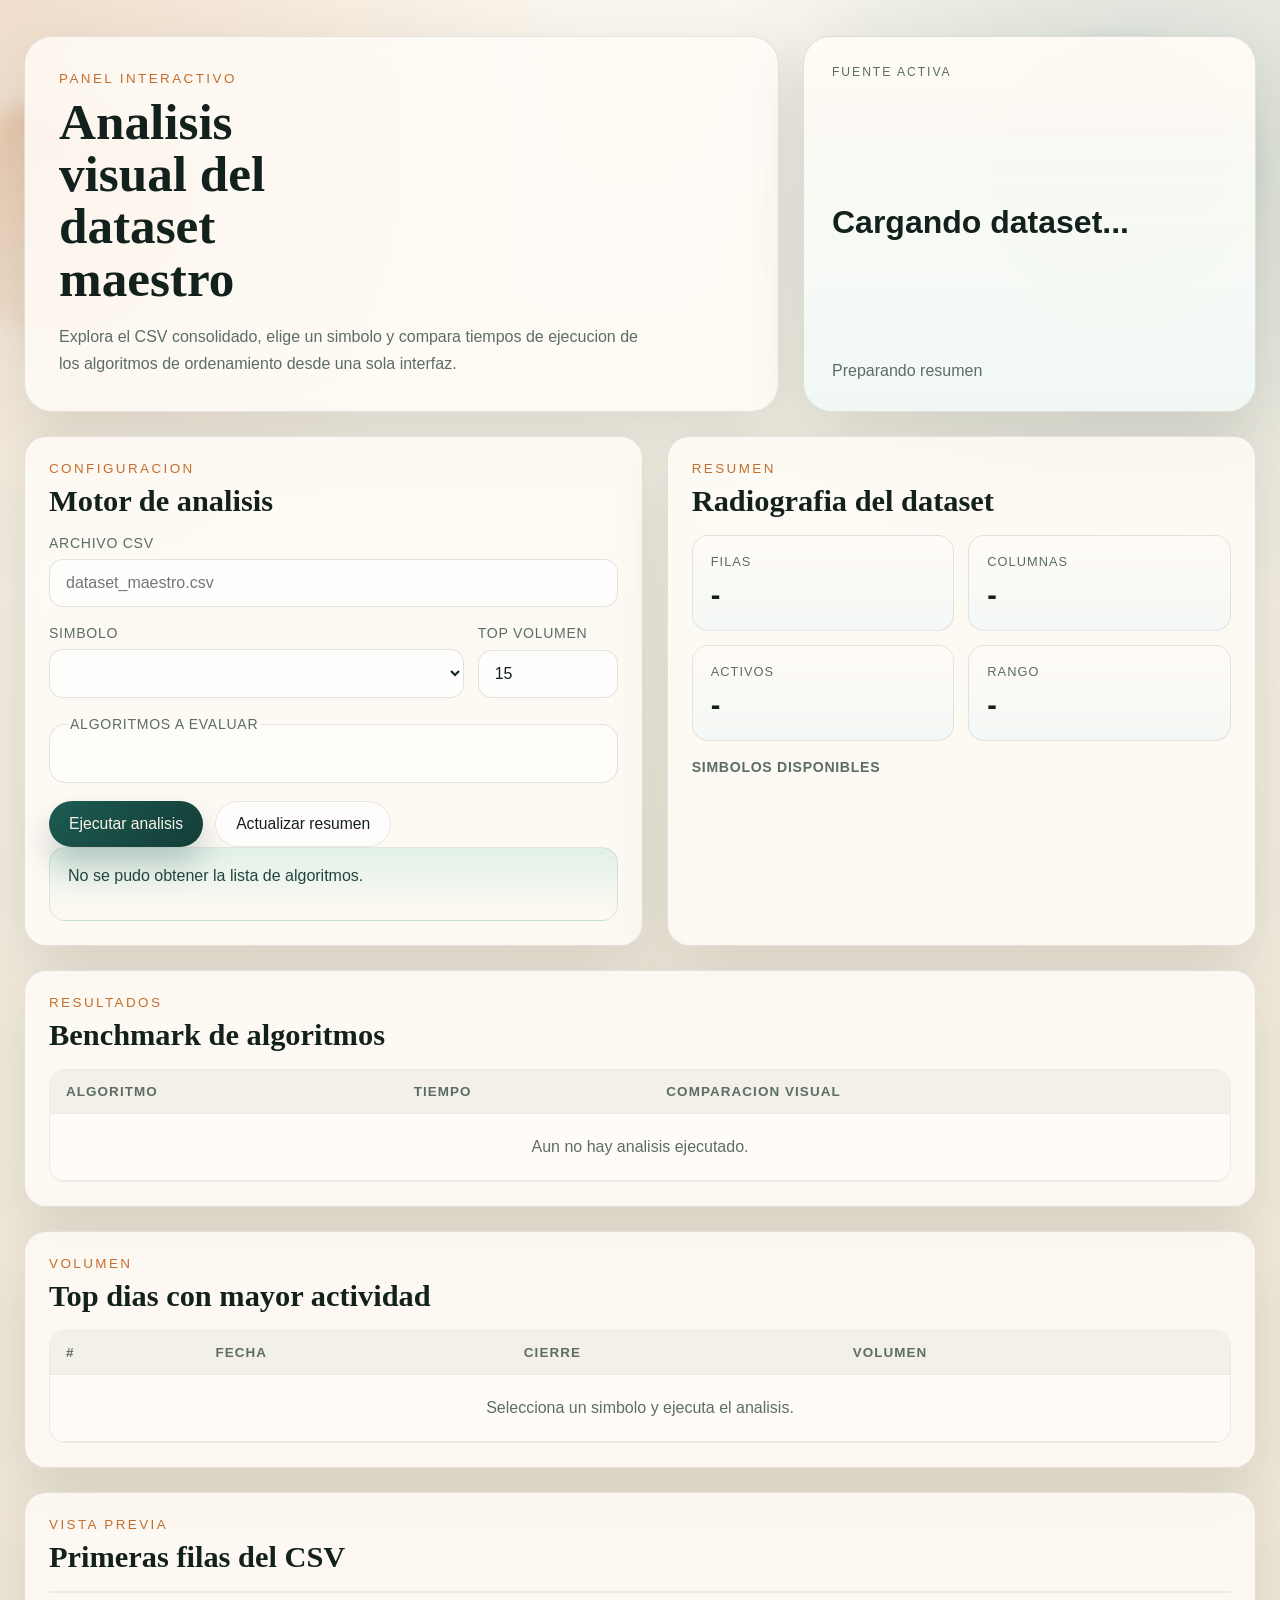
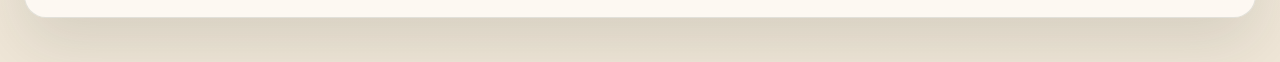
==== static/index.html @ c3ea6f89 "commit inicial, interfaz y analizador" ====
<!DOCTYPE html>
<html lang="es">
<head>
  <meta charset="UTF-8">
  <meta name="viewport" content="width=device-width, initial-scale=1.0">
  <title>Analisis Financiero y Benchmark</title>
  <link rel="stylesheet" href="/static/styles.css">
</head>
<body>
  <div class="page-shell">
    <div class="ambient ambient-left"></div>
    <div class="ambient ambient-right"></div>

    <header class="hero">
      <div class="hero-copy">
        <p class="eyebrow">Panel interactivo</p>
        <h1>Analisis visual del dataset maestro</h1>
        <p class="hero-text">
          Explora el CSV consolidado, elige un simbolo y compara tiempos de
          ejecucion de los algoritmos de ordenamiento desde una sola interfaz.
        </p>
      </div>
      <div class="hero-card">
        <p class="hero-card-label">Fuente activa</p>
        <h2 id="hero-dataset-name">Cargando dataset...</h2>
        <p id="hero-dataset-range" class="hero-card-meta">Preparando resumen</p>
      </div>
    </header>

    <main class="dashboard-grid">
      <section class="panel controls-panel">
        <div class="panel-header">
          <p class="panel-kicker">Configuracion</p>
          <h2>Motor de analisis</h2>
        </div>

        <form id="analysis-form" class="control-form">
          <label class="field">
            <span>Archivo CSV</span>
            <input id="dataset-path" name="ruta_archivo" type="text" placeholder="dataset_maestro.csv">
          </label>

          <div class="field-grid">
            <label class="field">
              <span>Simbolo</span>
              <select id="symbol-select" name="simbolo"></select>
            </label>

            <label class="field">
              <span>Top volumen</span>
              <input id="top-n" name="top_n" type="number" min="1" max="50" value="15">
            </label>
          </div>

          <fieldset class="algorithm-picker">
            <legend>Algoritmos a evaluar</legend>
            <div id="algorithm-list" class="algorithm-list"></div>
          </fieldset>

          <div class="actions">
            <button type="submit" class="btn btn-primary">Ejecutar analisis</button>
            <button type="button" id="refresh-overview" class="btn btn-secondary">Actualizar resumen</button>
          </div>
        </form>

        <div id="status-box" class="status-box">
          Listo para cargar informacion del dataset.
        </div>
      </section>

      <section class="panel metrics-panel">
        <div class="panel-header">
          <p class="panel-kicker">Resumen</p>
          <h2>Radiografia del dataset</h2>
        </div>

        <div class="stats-grid">
          <article class="stat-card">
            <span class="stat-label">Filas</span>
            <strong id="stat-rows">-</strong>
          </article>
          <article class="stat-card">
            <span class="stat-label">Columnas</span>
            <strong id="stat-columns">-</strong>
          </article>
          <article class="stat-card">
            <span class="stat-label">Activos</span>
            <strong id="stat-symbols">-</strong>
          </article>
          <article class="stat-card">
            <span class="stat-label">Rango</span>
            <strong id="stat-range">-</strong>
          </article>
        </div>

        <div class="symbol-cloud-wrap">
          <div class="subheading-row">
            <h3>Simbolos disponibles</h3>
          </div>
          <div id="symbol-cloud" class="symbol-cloud"></div>
        </div>
      </section>

      <section class="panel benchmark-panel">
        <div class="panel-header">
          <p class="panel-kicker">Resultados</p>
          <h2>Benchmark de algoritmos</h2>
        </div>
        <div class="table-wrap">
          <table>
            <thead>
              <tr>
                <th>Algoritmo</th>
                <th>Tiempo</th>
                <th>Comparacion visual</th>
              </tr>
            </thead>
            <tbody id="benchmark-body">
              <tr><td colspan="3" class="empty-row">Aun no hay analisis ejecutado.</td></tr>
            </tbody>
          </table>
        </div>
      </section>

      <section class="panel top-panel">
        <div class="panel-header">
          <p class="panel-kicker">Volumen</p>
          <h2>Top dias con mayor actividad</h2>
        </div>
        <div class="table-wrap">
          <table>
            <thead>
              <tr>
                <th>#</th>
                <th>Fecha</th>
                <th>Cierre</th>
                <th>Volumen</th>
              </tr>
            </thead>
            <tbody id="top-volume-body">
              <tr><td colspan="4" class="empty-row">Selecciona un simbolo y ejecuta el analisis.</td></tr>
            </tbody>
          </table>
        </div>
      </section>

      <section class="panel preview-panel">
        <div class="panel-header">
          <p class="panel-kicker">Vista previa</p>
          <h2>Primeras filas del CSV</h2>
        </div>
        <div class="table-wrap preview-wrap">
          <table id="preview-table"></table>
        </div>
      </section>
    </main>
  </div>

  <script src="/static/app.js"></script>
</body>
</html>
---- static/styles.css ----
:root {
  --bg: #f4efe6;
  --bg-alt: #efe3cf;
  --surface: rgba(255, 252, 247, 0.84);
  --surface-strong: #fffaf3;
  --border: rgba(27, 49, 45, 0.12);
  --text: #13211d;
  --muted: #5b6d65;
  --accent: #1d5b52;
  --accent-soft: #d6ece4;
  --accent-warm: #c46e2e;
  --shadow: 0 24px 60px rgba(30, 38, 35, 0.12);
  --radius-xl: 28px;
  --radius-lg: 22px;
  --radius-md: 16px;
}

* {
  box-sizing: border-box;
}

body {
  margin: 0;
  min-height: 100vh;
  font-family: "Bahnschrift", "Trebuchet MS", sans-serif;
  color: var(--text);
  background:
    radial-gradient(circle at top left, rgba(196, 110, 46, 0.18), transparent 28%),
    radial-gradient(circle at 90% 10%, rgba(29, 91, 82, 0.16), transparent 24%),
    linear-gradient(180deg, #faf6ee 0%, #f2ecdf 42%, #efe6d7 100%);
}

.page-shell {
  position: relative;
  padding: 36px 24px 44px;
  max-width: 1440px;
  margin: 0 auto;
}

.ambient {
  position: absolute;
  z-index: 0;
  filter: blur(10px);
  opacity: 0.8;
  pointer-events: none;
}

.ambient-left {
  top: 120px;
  left: -40px;
  width: 220px;
  height: 220px;
  background: linear-gradient(135deg, rgba(196, 110, 46, 0.28), rgba(196, 110, 46, 0.02));
  border-radius: 48px;
  transform: rotate(18deg);
}

.ambient-right {
  top: 40px;
  right: 20px;
  width: 280px;
  height: 280px;
  background: linear-gradient(135deg, rgba(29, 91, 82, 0.22), rgba(29, 91, 82, 0.03));
  border-radius: 999px;
}

.hero,
.dashboard-grid {
  position: relative;
  z-index: 1;
}

.hero {
  display: grid;
  grid-template-columns: 1.5fr 0.9fr;
  gap: 24px;
  align-items: stretch;
  margin-bottom: 24px;
}

.hero-copy,
.hero-card,
.panel {
  backdrop-filter: blur(14px);
  background: var(--surface);
  border: 1px solid var(--border);
  box-shadow: var(--shadow);
}

.hero-copy {
  padding: 34px;
  border-radius: var(--radius-xl);
}

.eyebrow,
.panel-kicker {
  margin: 0 0 10px;
  font-size: 0.84rem;
  letter-spacing: 0.18em;
  text-transform: uppercase;
  color: var(--accent-warm);
}

.hero h1,
.panel h2 {
  margin: 0;
  font-family: Georgia, "Palatino Linotype", serif;
  line-height: 1.02;
}

.hero h1 {
  font-size: clamp(2.4rem, 4vw, 4.6rem);
  max-width: 12ch;
}

.hero-text {
  margin: 18px 0 0;
  max-width: 66ch;
  color: var(--muted);
  line-height: 1.7;
  font-size: 1rem;
}

.hero-card {
  padding: 28px;
  border-radius: var(--radius-xl);
  display: flex;
  flex-direction: column;
  justify-content: space-between;
  background:
    linear-gradient(180deg, rgba(255, 250, 243, 0.86), rgba(240, 248, 245, 0.9)),
    var(--surface);
}

.hero-card-label {
  margin: 0;
  color: var(--muted);
  text-transform: uppercase;
  letter-spacing: 0.16em;
  font-size: 0.76rem;
}

.hero-card h2 {
  margin: 14px 0 6px;
  font-size: 2rem;
}

.hero-card-meta {
  margin: 0;
  color: var(--muted);
  line-height: 1.6;
}

.dashboard-grid {
  display: grid;
  grid-template-columns: 1.05fr 1fr;
  gap: 24px;
}

.panel {
  border-radius: var(--radius-lg);
  padding: 24px;
}

.controls-panel,
.metrics-panel {
  min-height: 100%;
}

.panel-header {
  margin-bottom: 18px;
}

.panel-header h2 {
  font-size: 1.9rem;
}

.control-form {
  display: grid;
  gap: 18px;
}

.field-grid {
  display: grid;
  grid-template-columns: 1fr 140px;
  gap: 14px;
}

.field {
  display: grid;
  gap: 8px;
}

.field span,
.algorithm-picker legend,
.subheading-row h3 {
  font-size: 0.88rem;
  letter-spacing: 0.05em;
  text-transform: uppercase;
  color: var(--muted);
}

.field input,
.field select {
  width: 100%;
  border: 1px solid rgba(20, 47, 41, 0.12);
  background: rgba(255, 255, 255, 0.72);
  color: var(--text);
  border-radius: 14px;
  padding: 14px 16px;
  font-size: 1rem;
  outline: none;
  transition: border-color 150ms ease, transform 150ms ease, box-shadow 150ms ease;
}

.field input:focus,
.field select:focus {
  border-color: rgba(29, 91, 82, 0.55);
  box-shadow: 0 0 0 4px rgba(29, 91, 82, 0.08);
  transform: translateY(-1px);
}

.algorithm-picker {
  margin: 0;
  padding: 18px;
  border-radius: var(--radius-md);
  border: 1px solid rgba(20, 47, 41, 0.12);
  background: rgba(255, 255, 255, 0.54);
}

.algorithm-list {
  display: grid;
  grid-template-columns: repeat(2, minmax(0, 1fr));
  gap: 10px;
  margin-top: 14px;
}

.algorithm-option {
  display: flex;
  align-items: center;
  gap: 10px;
  padding: 10px 12px;
  border-radius: 14px;
  background: rgba(244, 239, 230, 0.76);
  border: 1px solid rgba(20, 47, 41, 0.08);
}

.algorithm-option input {
  accent-color: var(--accent);
}

.actions {
  display: flex;
  gap: 12px;
  flex-wrap: wrap;
}

.btn {
  border: 0;
  border-radius: 999px;
  padding: 13px 20px;
  font-size: 0.98rem;
  cursor: pointer;
  transition: transform 160ms ease, box-shadow 160ms ease, opacity 160ms ease;
}

.btn:hover {
  transform: translateY(-2px);
}

.btn-primary {
  background: linear-gradient(135deg, #1d5b52, #133d37);
  color: #f7f3eb;
  box-shadow: 0 18px 30px rgba(19, 61, 55, 0.22);
}

.btn-secondary {
  background: rgba(255, 255, 255, 0.7);
  color: var(--text);
  border: 1px solid rgba(20, 47, 41, 0.1);
}

.status-box {
  padding: 16px 18px;
  border-radius: var(--radius-md);
  background: linear-gradient(180deg, rgba(214, 236, 228, 0.72), rgba(255, 250, 243, 0.72));
  border: 1px solid rgba(29, 91, 82, 0.12);
  color: #23453f;
  min-height: 74px;
  line-height: 1.5;
}

.stats-grid {
  display: grid;
  grid-template-columns: repeat(2, minmax(0, 1fr));
  gap: 14px;
}

.stat-card {
  padding: 18px;
  border-radius: var(--radius-md);
  background:
    linear-gradient(180deg, rgba(255, 251, 246, 0.92), rgba(242, 247, 245, 0.82));
  border: 1px solid rgba(20, 47, 41, 0.1);
}

.stat-label {
  display: block;
  margin-bottom: 10px;
  color: var(--muted);
  letter-spacing: 0.08em;
  text-transform: uppercase;
  font-size: 0.8rem;
}

.stat-card strong {
  font-size: 1.8rem;
  font-weight: 700;
}

.symbol-cloud-wrap {
  margin-top: 18px;
}

.subheading-row {
  margin-bottom: 12px;
}

.subheading-row h3 {
  margin: 0;
}

.symbol-cloud {
  display: flex;
  flex-wrap: wrap;
  gap: 10px;
}

.pill {
  border-radius: 999px;
  padding: 9px 12px;
  background: var(--accent-soft);
  color: var(--accent);
  font-size: 0.92rem;
  letter-spacing: 0.03em;
}

.benchmark-panel,
.top-panel,
.preview-panel {
  grid-column: span 2;
}

.table-wrap {
  overflow: auto;
  border-radius: var(--radius-md);
  border: 1px solid rgba(20, 47, 41, 0.08);
  background: rgba(255, 253, 249, 0.72);
}

table {
  width: 100%;
  border-collapse: collapse;
  min-width: 720px;
}

th,
td {
  padding: 14px 16px;
  text-align: left;
  border-bottom: 1px solid rgba(20, 47, 41, 0.08);
}

th {
  font-size: 0.84rem;
  text-transform: uppercase;
  letter-spacing: 0.08em;
  color: var(--muted);
  background: rgba(242, 239, 231, 0.92);
  position: sticky;
  top: 0;
}

tbody tr:hover {
  background: rgba(29, 91, 82, 0.04);
}

.empty-row {
  text-align: center;
  color: var(--muted);
  padding: 24px;
}

.bar-cell {
  min-width: 260px;
}

.bar-track {
  width: 100%;
  height: 12px;
  border-radius: 999px;
  background: rgba(20, 47, 41, 0.08);
  overflow: hidden;
}

.bar-fill {
  height: 100%;
  border-radius: 999px;
  background: linear-gradient(90deg, #c46e2e, #1d5b52);
}

.preview-wrap table {
  min-width: 1100px;
}

.mono {
  font-family: "Consolas", "Lucida Console", monospace;
}

@media (max-width: 1080px) {
  .hero,
  .dashboard-grid {
    grid-template-columns: 1fr;
  }

  .benchmark-panel,
  .top-panel,
  .preview-panel {
    grid-column: auto;
  }
}

@media (max-width: 720px) {
  .page-shell {
    padding: 20px 14px 28px;
  }

  .hero-copy,
  .hero-card,
  .panel {
    padding: 20px;
  }

  .algorithm-list,
  .field-grid,
  .stats-grid {
    grid-template-columns: 1fr;
  }

  .actions {
    flex-direction: column;
  }

  .btn {
    width: 100%;
  }
}
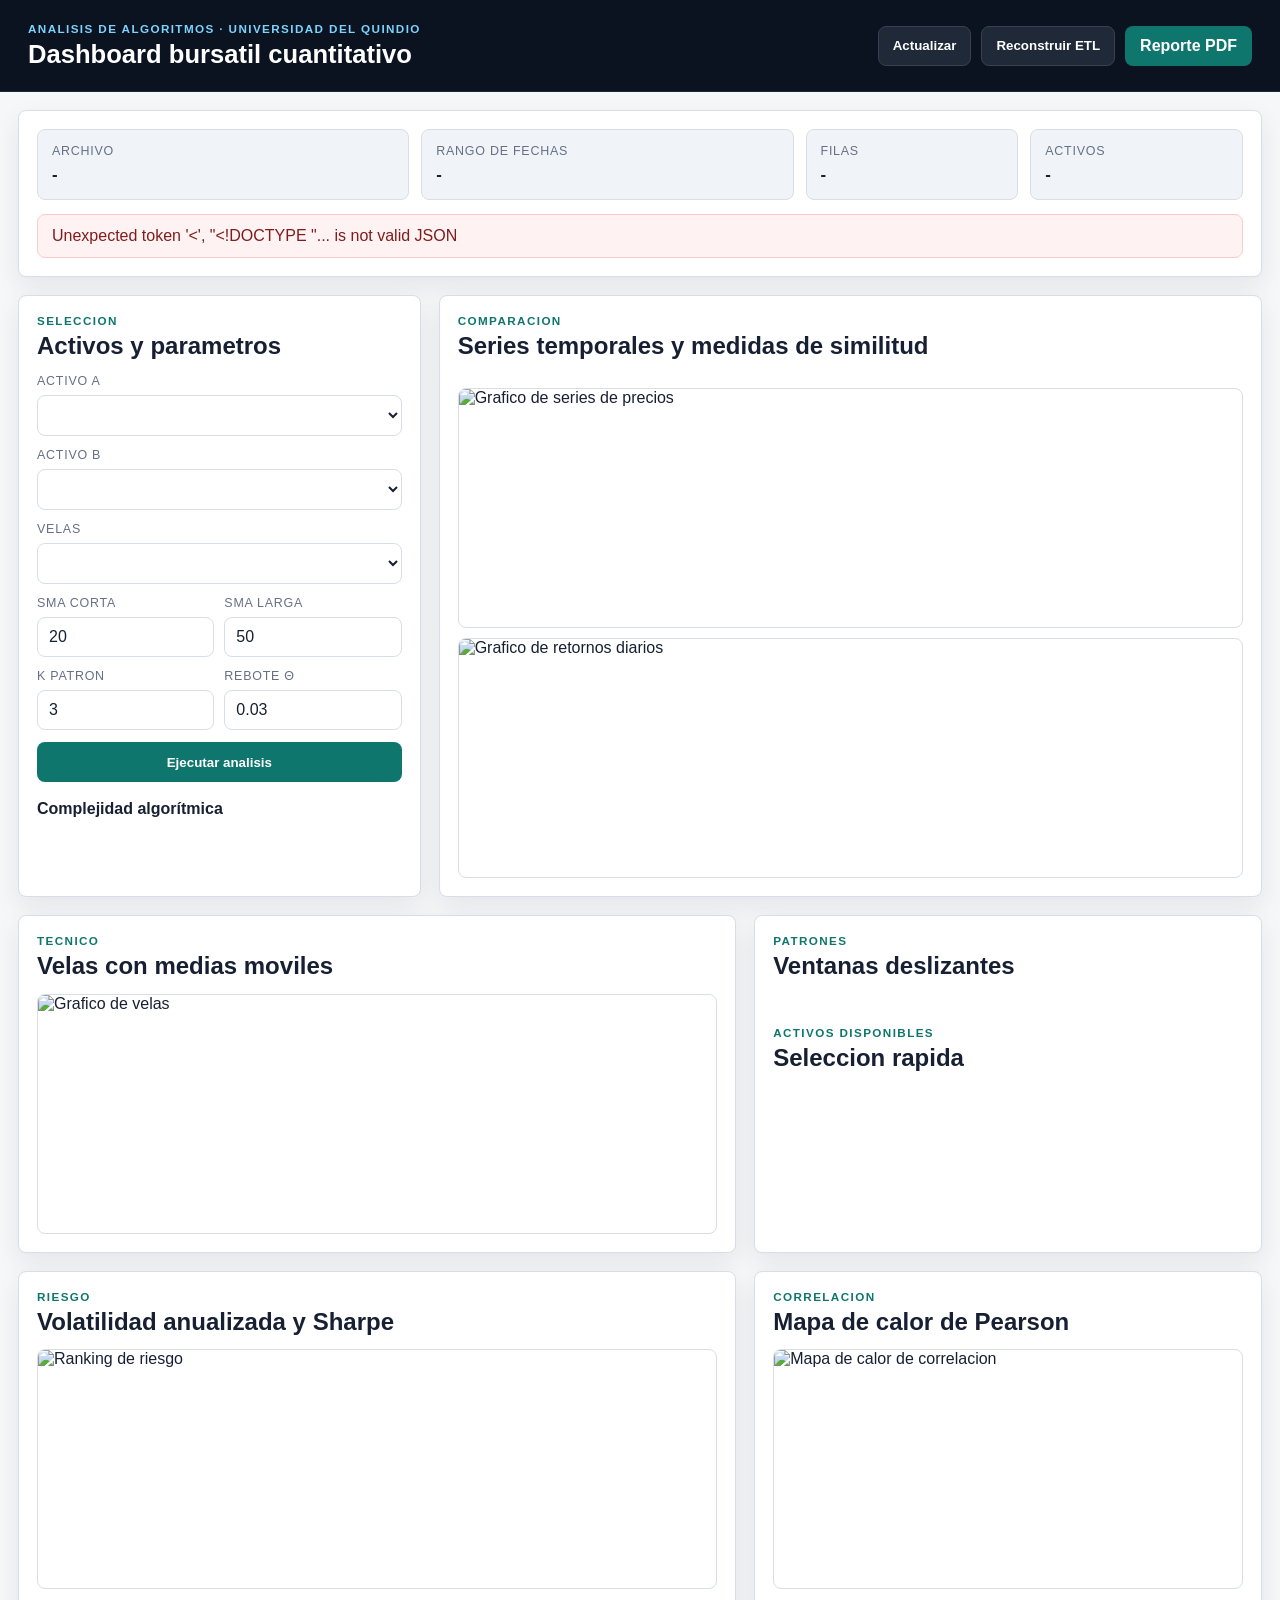
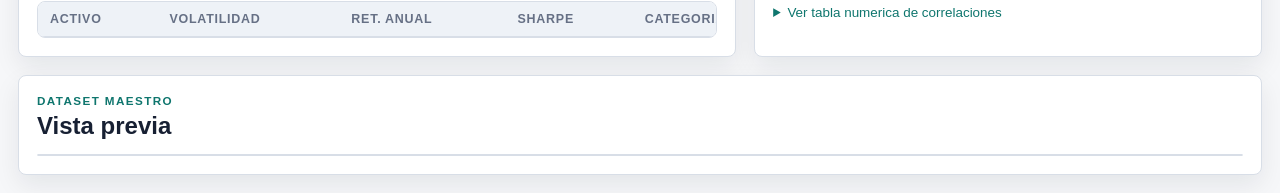
==== commit 16b4716e: "correcciones y ajuste del proyecto" ====
--- a/static/index.html
+++ b/static/index.html
@@ -3,158 +3,204 @@
 <head>
   <meta charset="UTF-8">
   <meta name="viewport" content="width=device-width, initial-scale=1.0">
-  <title>Analisis Financiero y Benchmark</title>
+  <title>Dashboard bursatil</title>
   <link rel="stylesheet" href="/static/styles.css">
 </head>
 <body>
-  <div class="page-shell">
-    <div class="ambient ambient-left"></div>
-    <div class="ambient ambient-right"></div>
-
-    <header class="hero">
-      <div class="hero-copy">
-        <p class="eyebrow">Panel interactivo</p>
-        <h1>Analisis visual del dataset maestro</h1>
-        <p class="hero-text">
-          Explora el CSV consolidado, elige un simbolo y compara tiempos de
-          ejecucion de los algoritmos de ordenamiento desde una sola interfaz.
-        </p>
-      </div>
-      <div class="hero-card">
-        <p class="hero-card-label">Fuente activa</p>
-        <h2 id="hero-dataset-name">Cargando dataset...</h2>
-        <p id="hero-dataset-range" class="hero-card-meta">Preparando resumen</p>
-      </div>
-    </header>
-
-    <main class="dashboard-grid">
-      <section class="panel controls-panel">
-        <div class="panel-header">
-          <p class="panel-kicker">Configuracion</p>
-          <h2>Motor de analisis</h2>
-        </div>
-
-        <form id="analysis-form" class="control-form">
-          <label class="field">
-            <span>Archivo CSV</span>
-            <input id="dataset-path" name="ruta_archivo" type="text" placeholder="dataset_maestro.csv">
-          </label>
-
-          <div class="field-grid">
-            <label class="field">
-              <span>Simbolo</span>
-              <select id="symbol-select" name="simbolo"></select>
-            </label>
-
-            <label class="field">
-              <span>Top volumen</span>
-              <input id="top-n" name="top_n" type="number" min="1" max="50" value="15">
-            </label>
-          </div>
-
-          <fieldset class="algorithm-picker">
-            <legend>Algoritmos a evaluar</legend>
-            <div id="algorithm-list" class="algorithm-list"></div>
-          </fieldset>
-
-          <div class="actions">
-            <button type="submit" class="btn btn-primary">Ejecutar analisis</button>
-            <button type="button" id="refresh-overview" class="btn btn-secondary">Actualizar resumen</button>
-          </div>
-        </form>
-
-        <div id="status-box" class="status-box">
-          Listo para cargar informacion del dataset.
-        </div>
-      </section>
-
-      <section class="panel metrics-panel">
-        <div class="panel-header">
-          <p class="panel-kicker">Resumen</p>
-          <h2>Radiografia del dataset</h2>
-        </div>
-
-        <div class="stats-grid">
-          <article class="stat-card">
-            <span class="stat-label">Filas</span>
-            <strong id="stat-rows">-</strong>
-          </article>
-          <article class="stat-card">
-            <span class="stat-label">Columnas</span>
-            <strong id="stat-columns">-</strong>
-          </article>
-          <article class="stat-card">
-            <span class="stat-label">Activos</span>
-            <strong id="stat-symbols">-</strong>
-          </article>
-          <article class="stat-card">
-            <span class="stat-label">Rango</span>
-            <strong id="stat-range">-</strong>
-          </article>
-        </div>
-
-        <div class="symbol-cloud-wrap">
-          <div class="subheading-row">
-            <h3>Simbolos disponibles</h3>
-          </div>
-          <div id="symbol-cloud" class="symbol-cloud"></div>
-        </div>
-      </section>
-
-      <section class="panel benchmark-panel">
-        <div class="panel-header">
-          <p class="panel-kicker">Resultados</p>
-          <h2>Benchmark de algoritmos</h2>
-        </div>
-        <div class="table-wrap">
-          <table>
+  <header class="topbar">
+    <div>
+      <p class="eyebrow">Analisis de Algoritmos · Universidad del Quindio</p>
+      <h1>Dashboard bursatil cuantitativo</h1>
+    </div>
+    <div class="topbar-actions">
+      <button id="refresh-overview" class="btn secondary" type="button">Actualizar</button>
+      <button id="build-dataset" class="btn secondary" type="button">Reconstruir ETL</button>
+      <a id="download-report" class="btn primary" href="/report.pdf">Reporte PDF</a>
+    </div>
+  </header>
+
+  <main class="layout">
+
+    <!-- ── Resumen dataset ── -->
+    <section class="panel span-12">
+      <div class="summary-grid">
+        <div class="metric">
+          <span>Archivo</span>
+          <strong id="dataset-name">-</strong>
+        </div>
+        <div class="metric">
+          <span>Rango de fechas</span>
+          <strong id="dataset-range">-</strong>
+        </div>
+        <div class="metric">
+          <span>Filas</span>
+          <strong id="dataset-rows">-</strong>
+        </div>
+        <div class="metric">
+          <span>Activos</span>
+          <strong id="dataset-symbols">-</strong>
+        </div>
+      </div>
+      <p id="status-box" class="status">Cargando dataset...</p>
+    </section>
+
+    <!-- ── ETL stats (solo cuando hay reporte JSON) ── -->
+    <section class="panel span-12" id="etl-stats-section" style="display:none">
+      <details>
+        <summary class="details-header">
+          <p class="eyebrow" style="margin:0">ETL · Limpieza de datos</p>
+          <h2 style="margin:0">Estadisticas de extraccion por activo</h2>
+          <span class="details-caret">▸</span>
+        </summary>
+        <p id="etl-method-note" class="small-note"></p>
+        <div class="table-wrap small">
+          <table id="etl-table">
             <thead>
               <tr>
-                <th>Algoritmo</th>
-                <th>Tiempo</th>
-                <th>Comparacion visual</th>
+                <th>Activo</th>
+                <th>Descargados</th>
+                <th>Descartados</th>
+                <th>Imputados (fwd-fill)</th>
+                <th>Limpios</th>
               </tr>
             </thead>
-            <tbody id="benchmark-body">
-              <tr><td colspan="3" class="empty-row">Aun no hay analisis ejecutado.</td></tr>
-            </tbody>
+            <tbody id="etl-tbody"></tbody>
           </table>
         </div>
-      </section>
-
-      <section class="panel top-panel">
-        <div class="panel-header">
-          <p class="panel-kicker">Volumen</p>
-          <h2>Top dias con mayor actividad</h2>
-        </div>
-        <div class="table-wrap">
-          <table>
-            <thead>
-              <tr>
-                <th>#</th>
-                <th>Fecha</th>
-                <th>Cierre</th>
-                <th>Volumen</th>
-              </tr>
-            </thead>
-            <tbody id="top-volume-body">
-              <tr><td colspan="4" class="empty-row">Selecciona un simbolo y ejecuta el analisis.</td></tr>
-            </tbody>
-          </table>
-        </div>
-      </section>
-
-      <section class="panel preview-panel">
-        <div class="panel-header">
-          <p class="panel-kicker">Vista previa</p>
-          <h2>Primeras filas del CSV</h2>
-        </div>
-        <div class="table-wrap preview-wrap">
-          <table id="preview-table"></table>
-        </div>
-      </section>
-    </main>
-  </div>
+      </details>
+    </section>
+
+    <!-- ── Controles + complejidad ── -->
+    <section class="panel span-4">
+      <div class="panel-title">
+        <p class="eyebrow">Seleccion</p>
+        <h2>Activos y parametros</h2>
+      </div>
+      <form id="controls" class="form-grid">
+        <label>
+          <span>Activo A</span>
+          <select id="symbol-a"></select>
+        </label>
+        <label>
+          <span>Activo B</span>
+          <select id="symbol-b"></select>
+        </label>
+        <label>
+          <span>Velas</span>
+          <select id="candle-symbol"></select>
+        </label>
+        <div class="two-cols">
+          <label>
+            <span>SMA corta</span>
+            <input id="short-window" type="number" min="2" max="120" value="20">
+          </label>
+          <label>
+            <span>SMA larga</span>
+            <input id="long-window" type="number" min="3" max="250" value="50">
+          </label>
+        </div>
+        <div class="two-cols">
+          <label>
+            <span>k patron</span>
+            <input id="pattern-k" type="number" min="2" max="10" value="3">
+          </label>
+          <label>
+            <span>Rebote θ</span>
+            <input id="rebound-threshold" type="number" min="0.01" max="0.30" step="0.01" value="0.03">
+          </label>
+        </div>
+        <button class="btn primary full" type="submit">Ejecutar analisis</button>
+      </form>
+
+      <div class="docs">
+        <h3>Complejidad algorítmica</h3>
+        <ul id="algorithm-docs"></ul>
+      </div>
+    </section>
+
+    <!-- ── Similitud + series + retornos ── -->
+    <section class="panel span-8">
+      <div class="panel-title">
+        <p class="eyebrow">Comparacion</p>
+        <h2>Series temporales y medidas de similitud</h2>
+      </div>
+      <div class="metrics-row wide" id="similarity-metrics"></div>
+      <img id="series-plot" class="chart" alt="Grafico de series de precios">
+      <img id="returns-plot" class="chart mt-10" alt="Grafico de retornos diarios">
+    </section>
+
+    <!-- ── Velas ── -->
+    <section class="panel span-7">
+      <div class="panel-title">
+        <p class="eyebrow">Tecnico</p>
+        <h2>Velas con medias moviles</h2>
+      </div>
+      <img id="candlestick-plot" class="chart" alt="Grafico de velas">
+    </section>
+
+    <!-- ── Patrones ── -->
+    <section class="panel span-5">
+      <div class="panel-title">
+        <p class="eyebrow">Patrones</p>
+        <h2>Ventanas deslizantes</h2>
+      </div>
+      <div id="patterns-box" class="pattern-box"></div>
+      <div id="pattern-formulas" class="pattern-formulas"></div>
+      <div class="panel-title compact">
+        <p class="eyebrow">Activos disponibles</p>
+        <h2>Seleccion rapida</h2>
+      </div>
+      <div id="symbol-cloud" class="symbol-cloud"></div>
+    </section>
+
+    <!-- ── Riesgo ── -->
+    <section class="panel span-7">
+      <div class="panel-title">
+        <p class="eyebrow">Riesgo</p>
+        <h2>Volatilidad anualizada y Sharpe</h2>
+      </div>
+      <img id="risk-plot" class="chart" alt="Ranking de riesgo">
+      <div class="table-wrap small">
+        <table>
+          <thead>
+            <tr>
+              <th>Activo</th>
+              <th>Volatilidad</th>
+              <th>Ret. anual</th>
+              <th>Sharpe</th>
+              <th>Categoria</th>
+            </tr>
+          </thead>
+          <tbody id="risk-table"></tbody>
+        </table>
+      </div>
+    </section>
+
+    <!-- ── Correlacion heatmap + tabla ── -->
+    <section class="panel span-5">
+      <div class="panel-title">
+        <p class="eyebrow">Correlacion</p>
+        <h2>Mapa de calor de Pearson</h2>
+      </div>
+      <img id="correlation-plot" class="chart" alt="Mapa de calor de correlacion">
+      <details class="corr-table-details">
+        <summary>Ver tabla numerica de correlaciones</summary>
+        <div class="table-wrap small" id="correlation-table-wrap"></div>
+      </details>
+    </section>
+
+    <!-- ── Vista previa dataset ── -->
+    <section class="panel span-12">
+      <div class="panel-title">
+        <p class="eyebrow">Dataset maestro</p>
+        <h2>Vista previa</h2>
+      </div>
+      <div class="table-wrap">
+        <table id="preview-table"></table>
+      </div>
+    </section>
+
+  </main>
 
   <script src="/static/app.js"></script>
 </body>
--- a/static/styles.css
+++ b/static/styles.css
@@ -1,18 +1,16 @@
 :root {
-  --bg: #f4efe6;
-  --bg-alt: #efe3cf;
-  --surface: rgba(255, 252, 247, 0.84);
-  --surface-strong: #fffaf3;
-  --border: rgba(27, 49, 45, 0.12);
-  --text: #13211d;
-  --muted: #5b6d65;
-  --accent: #1d5b52;
-  --accent-soft: #d6ece4;
-  --accent-warm: #c46e2e;
-  --shadow: 0 24px 60px rgba(30, 38, 35, 0.12);
-  --radius-xl: 28px;
-  --radius-lg: 22px;
-  --radius-md: 16px;
+  --bg: #f6f7f9;
+  --surface: #ffffff;
+  --surface-alt: #f0f4f8;
+  --border: #d8dee7;
+  --text: #172033;
+  --muted: #667085;
+  --primary: #0f766e;
+  --primary-dark: #115e59;
+  --danger: #b42318;
+  --warning: #b76e00;
+  --success: #147a50;
+  --shadow: 0 10px 26px rgba(16, 24, 40, 0.08);
 }
 
 * {
@@ -22,436 +20,528 @@
 body {
   margin: 0;
   min-height: 100vh;
-  font-family: "Bahnschrift", "Trebuchet MS", sans-serif;
+  font-family: "Segoe UI", Arial, sans-serif;
   color: var(--text);
-  background:
-    radial-gradient(circle at top left, rgba(196, 110, 46, 0.18), transparent 28%),
-    radial-gradient(circle at 90% 10%, rgba(29, 91, 82, 0.16), transparent 24%),
-    linear-gradient(180deg, #faf6ee 0%, #f2ecdf 42%, #efe6d7 100%);
-}
-
-.page-shell {
-  position: relative;
-  padding: 36px 24px 44px;
-  max-width: 1440px;
+  background: var(--bg);
+}
+
+.topbar {
+  display: flex;
+  justify-content: space-between;
+  gap: 24px;
+  align-items: center;
+  padding: 22px 28px;
+  background: #0b1220;
+  color: #ffffff;
+  border-bottom: 1px solid #1f2937;
+}
+
+.topbar h1,
+.panel-title h2 {
+  margin: 0;
+  line-height: 1.15;
+}
+
+.topbar h1 {
+  font-size: clamp(1.35rem, 2vw, 2rem);
+}
+
+.topbar-actions {
+  display: flex;
+  gap: 10px;
+  flex-wrap: wrap;
+  justify-content: flex-end;
+}
+
+.eyebrow {
+  margin: 0 0 5px;
+  color: #7dd3fc;
+  text-transform: uppercase;
+  letter-spacing: 0.12em;
+  font-size: 0.73rem;
+  font-weight: 700;
+}
+
+.panel .eyebrow {
+  color: var(--primary);
+}
+
+.layout {
+  display: grid;
+  grid-template-columns: repeat(12, minmax(0, 1fr));
+  gap: 18px;
+  padding: 18px;
+  max-width: 1500px;
   margin: 0 auto;
 }
 
-.ambient {
-  position: absolute;
-  z-index: 0;
-  filter: blur(10px);
-  opacity: 0.8;
-  pointer-events: none;
-}
-
-.ambient-left {
-  top: 120px;
-  left: -40px;
-  width: 220px;
-  height: 220px;
-  background: linear-gradient(135deg, rgba(196, 110, 46, 0.28), rgba(196, 110, 46, 0.02));
-  border-radius: 48px;
-  transform: rotate(18deg);
-}
-
-.ambient-right {
-  top: 40px;
-  right: 20px;
-  width: 280px;
-  height: 280px;
-  background: linear-gradient(135deg, rgba(29, 91, 82, 0.22), rgba(29, 91, 82, 0.03));
-  border-radius: 999px;
-}
-
-.hero,
-.dashboard-grid {
-  position: relative;
-  z-index: 1;
-}
-
-.hero {
-  display: grid;
-  grid-template-columns: 1.5fr 0.9fr;
-  gap: 24px;
-  align-items: stretch;
-  margin-bottom: 24px;
-}
-
-.hero-copy,
-.hero-card,
+.span-12 {
+  grid-column: span 12;
+}
+
+.span-8 {
+  grid-column: span 8;
+}
+
+.span-7 {
+  grid-column: span 7;
+}
+
+.span-5 {
+  grid-column: span 5;
+}
+
+.span-4 {
+  grid-column: span 4;
+}
+
 .panel {
-  backdrop-filter: blur(14px);
   background: var(--surface);
   border: 1px solid var(--border);
+  border-radius: 8px;
   box-shadow: var(--shadow);
-}
-
-.hero-copy {
-  padding: 34px;
-  border-radius: var(--radius-xl);
-}
-
-.eyebrow,
-.panel-kicker {
+  padding: 18px;
+}
+
+.panel-title {
+  margin-bottom: 14px;
+}
+
+.panel-title.compact {
+  margin-top: 20px;
+}
+
+.summary-grid {
+  display: grid;
+  grid-template-columns: 1.4fr 1.4fr 0.8fr 0.8fr;
+  gap: 12px;
+}
+
+.metric,
+.metric-card,
+.pattern-item {
+  border: 1px solid var(--border);
+  background: var(--surface-alt);
+  border-radius: 8px;
+  padding: 14px;
+}
+
+.metric span,
+.metric-card span,
+.pattern-item span,
+label span {
+  display: block;
+  color: var(--muted);
+  font-size: 0.78rem;
+  letter-spacing: 0.06em;
+  text-transform: uppercase;
+  margin-bottom: 7px;
+}
+
+.metric strong {
+  font-size: 1.05rem;
+}
+
+.status {
+  margin: 14px 0 0;
+  padding: 12px 14px;
+  border-radius: 8px;
+  color: #164e63;
+  background: #ecfeff;
+  border: 1px solid #bae6fd;
+}
+
+.status[data-type="error"] {
+  color: #7f1d1d;
+  background: #fef2f2;
+  border-color: #fecaca;
+}
+
+.form-grid {
+  display: grid;
+  gap: 12px;
+}
+
+.two-cols {
+  display: grid;
+  grid-template-columns: 1fr 1fr;
+  gap: 10px;
+}
+
+select,
+input {
+  width: 100%;
+  border: 1px solid var(--border);
+  border-radius: 8px;
+  padding: 10px 11px;
+  font: inherit;
+  color: var(--text);
+  background: #ffffff;
+}
+
+select:focus,
+input:focus {
+  outline: 2px solid rgba(15, 118, 110, 0.18);
+  border-color: var(--primary);
+}
+
+.btn {
+  display: inline-flex;
+  align-items: center;
+  justify-content: center;
+  min-height: 40px;
+  border-radius: 8px;
+  border: 1px solid transparent;
+  padding: 9px 14px;
+  font-weight: 700;
+  text-decoration: none;
+  cursor: pointer;
+}
+
+.btn.primary {
+  color: #ffffff;
+  background: var(--primary);
+}
+
+.btn.primary:hover {
+  background: var(--primary-dark);
+}
+
+.btn.secondary {
+  color: #ffffff;
+  background: #1f2937;
+  border-color: #374151;
+}
+
+.btn.full {
+  width: 100%;
+}
+
+.docs {
+  margin-top: 18px;
+}
+
+.docs h3 {
   margin: 0 0 10px;
-  font-size: 0.84rem;
-  letter-spacing: 0.18em;
-  text-transform: uppercase;
-  color: var(--accent-warm);
-}
-
-.hero h1,
-.panel h2 {
+  font-size: 1rem;
+}
+
+.docs ul {
+  display: grid;
+  gap: 8px;
+  list-style: none;
+  padding: 0;
   margin: 0;
-  font-family: Georgia, "Palatino Linotype", serif;
-  line-height: 1.02;
-}
-
-.hero h1 {
-  font-size: clamp(2.4rem, 4vw, 4.6rem);
-  max-width: 12ch;
-}
-
-.hero-text {
-  margin: 18px 0 0;
-  max-width: 66ch;
-  color: var(--muted);
-  line-height: 1.7;
+}
+
+.docs li {
+  border: 1px solid var(--border);
+  border-radius: 8px;
+  padding: 9px 10px;
+}
+
+.docs li span {
+  display: block;
+  color: var(--muted);
+  font-size: 0.86rem;
+  margin-top: 3px;
+}
+
+.metrics-row {
+  display: grid;
+  grid-template-columns: repeat(5, minmax(0, 1fr));
+  gap: 10px;
+  margin-bottom: 14px;
+}
+
+.metric-card strong {
+  font-family: Consolas, monospace;
   font-size: 1rem;
 }
 
-.hero-card {
-  padding: 28px;
-  border-radius: var(--radius-xl);
-  display: flex;
-  flex-direction: column;
-  justify-content: space-between;
-  background:
-    linear-gradient(180deg, rgba(255, 250, 243, 0.86), rgba(240, 248, 245, 0.9)),
-    var(--surface);
-}
-
-.hero-card-label {
-  margin: 0;
-  color: var(--muted);
-  text-transform: uppercase;
-  letter-spacing: 0.16em;
-  font-size: 0.76rem;
-}
-
-.hero-card h2 {
-  margin: 14px 0 6px;
+.chart {
+  display: block;
+  width: 100%;
+  min-height: 240px;
+  object-fit: contain;
+  border: 1px solid var(--border);
+  border-radius: 8px;
+  background: #ffffff;
+}
+
+.pattern-box {
+  display: grid;
+  grid-template-columns: 1fr 1fr;
+  gap: 10px;
+}
+
+.pattern-item strong {
   font-size: 2rem;
-}
-
-.hero-card-meta {
-  margin: 0;
-  color: var(--muted);
-  line-height: 1.6;
-}
-
-.dashboard-grid {
-  display: grid;
-  grid-template-columns: 1.05fr 1fr;
-  gap: 24px;
-}
-
-.panel {
-  border-radius: var(--radius-lg);
-  padding: 24px;
-}
-
-.controls-panel,
-.metrics-panel {
-  min-height: 100%;
-}
-
-.panel-header {
-  margin-bottom: 18px;
-}
-
-.panel-header h2 {
-  font-size: 1.9rem;
-}
-
-.control-form {
-  display: grid;
-  gap: 18px;
-}
-
-.field-grid {
-  display: grid;
-  grid-template-columns: 1fr 140px;
-  gap: 14px;
-}
-
-.field {
-  display: grid;
-  gap: 8px;
-}
-
-.field span,
-.algorithm-picker legend,
-.subheading-row h3 {
-  font-size: 0.88rem;
-  letter-spacing: 0.05em;
-  text-transform: uppercase;
-  color: var(--muted);
-}
-
-.field input,
-.field select {
-  width: 100%;
-  border: 1px solid rgba(20, 47, 41, 0.12);
-  background: rgba(255, 255, 255, 0.72);
-  color: var(--text);
-  border-radius: 14px;
-  padding: 14px 16px;
-  font-size: 1rem;
-  outline: none;
-  transition: border-color 150ms ease, transform 150ms ease, box-shadow 150ms ease;
-}
-
-.field input:focus,
-.field select:focus {
-  border-color: rgba(29, 91, 82, 0.55);
-  box-shadow: 0 0 0 4px rgba(29, 91, 82, 0.08);
-  transform: translateY(-1px);
-}
-
-.algorithm-picker {
-  margin: 0;
-  padding: 18px;
-  border-radius: var(--radius-md);
-  border: 1px solid rgba(20, 47, 41, 0.12);
-  background: rgba(255, 255, 255, 0.54);
-}
-
-.algorithm-list {
-  display: grid;
-  grid-template-columns: repeat(2, minmax(0, 1fr));
-  gap: 10px;
-  margin-top: 14px;
-}
-
-.algorithm-option {
-  display: flex;
-  align-items: center;
-  gap: 10px;
-  padding: 10px 12px;
-  border-radius: 14px;
-  background: rgba(244, 239, 230, 0.76);
-  border: 1px solid rgba(20, 47, 41, 0.08);
-}
-
-.algorithm-option input {
-  accent-color: var(--accent);
-}
-
-.actions {
-  display: flex;
-  gap: 12px;
-  flex-wrap: wrap;
-}
-
-.btn {
-  border: 0;
-  border-radius: 999px;
-  padding: 13px 20px;
-  font-size: 0.98rem;
-  cursor: pointer;
-  transition: transform 160ms ease, box-shadow 160ms ease, opacity 160ms ease;
-}
-
-.btn:hover {
-  transform: translateY(-2px);
-}
-
-.btn-primary {
-  background: linear-gradient(135deg, #1d5b52, #133d37);
-  color: #f7f3eb;
-  box-shadow: 0 18px 30px rgba(19, 61, 55, 0.22);
-}
-
-.btn-secondary {
-  background: rgba(255, 255, 255, 0.7);
-  color: var(--text);
-  border: 1px solid rgba(20, 47, 41, 0.1);
-}
-
-.status-box {
-  padding: 16px 18px;
-  border-radius: var(--radius-md);
-  background: linear-gradient(180deg, rgba(214, 236, 228, 0.72), rgba(255, 250, 243, 0.72));
-  border: 1px solid rgba(29, 91, 82, 0.12);
-  color: #23453f;
-  min-height: 74px;
-  line-height: 1.5;
-}
-
-.stats-grid {
-  display: grid;
-  grid-template-columns: repeat(2, minmax(0, 1fr));
-  gap: 14px;
-}
-
-.stat-card {
-  padding: 18px;
-  border-radius: var(--radius-md);
-  background:
-    linear-gradient(180deg, rgba(255, 251, 246, 0.92), rgba(242, 247, 245, 0.82));
-  border: 1px solid rgba(20, 47, 41, 0.1);
-}
-
-.stat-label {
-  display: block;
-  margin-bottom: 10px;
-  color: var(--muted);
-  letter-spacing: 0.08em;
-  text-transform: uppercase;
-  font-size: 0.8rem;
-}
-
-.stat-card strong {
-  font-size: 1.8rem;
-  font-weight: 700;
-}
-
-.symbol-cloud-wrap {
-  margin-top: 18px;
-}
-
-.subheading-row {
-  margin-bottom: 12px;
-}
-
-.subheading-row h3 {
-  margin: 0;
 }
 
 .symbol-cloud {
   display: flex;
   flex-wrap: wrap;
-  gap: 10px;
+  gap: 8px;
 }
 
 .pill {
+  border: 1px solid #99f6e4;
+  background: #f0fdfa;
+  color: #115e59;
   border-radius: 999px;
-  padding: 9px 12px;
-  background: var(--accent-soft);
-  color: var(--accent);
-  font-size: 0.92rem;
-  letter-spacing: 0.03em;
-}
-
-.benchmark-panel,
-.top-panel,
-.preview-panel {
-  grid-column: span 2;
+  padding: 7px 10px;
+  font-weight: 700;
+  cursor: pointer;
 }
 
 .table-wrap {
+  width: 100%;
   overflow: auto;
-  border-radius: var(--radius-md);
-  border: 1px solid rgba(20, 47, 41, 0.08);
-  background: rgba(255, 253, 249, 0.72);
+  border: 1px solid var(--border);
+  border-radius: 8px;
+}
+
+.table-wrap.small {
+  margin-top: 12px;
+  max-height: 300px;
 }
 
 table {
   width: 100%;
   border-collapse: collapse;
-  min-width: 720px;
+  min-width: 760px;
 }
 
 th,
 td {
-  padding: 14px 16px;
+  padding: 10px 12px;
+  border-bottom: 1px solid var(--border);
   text-align: left;
-  border-bottom: 1px solid rgba(20, 47, 41, 0.08);
+  white-space: nowrap;
 }
 
 th {
-  font-size: 0.84rem;
-  text-transform: uppercase;
-  letter-spacing: 0.08em;
-  color: var(--muted);
-  background: rgba(242, 239, 231, 0.92);
   position: sticky;
   top: 0;
-}
-
-tbody tr:hover {
-  background: rgba(29, 91, 82, 0.04);
-}
-
-.empty-row {
+  background: #eef2f7;
+  color: var(--muted);
+  font-size: 0.78rem;
+  text-transform: uppercase;
+  letter-spacing: 0.06em;
+}
+
+.risk {
+  display: inline-flex;
+  border-radius: 999px;
+  padding: 4px 8px;
+  font-weight: 700;
+}
+
+.risk.agresivo {
+  color: var(--danger);
+  background: #fef2f2;
+}
+
+.risk.moderado {
+  color: var(--warning);
+  background: #fffbeb;
+}
+
+.risk.conservador {
+  color: var(--success);
+  background: #ecfdf3;
+}
+
+@media (max-width: 1120px) {
+  .span-8,
+  .span-7,
+  .span-5,
+  .span-4 {
+    grid-column: span 12;
+  }
+
+  .metrics-row,
+  .summary-grid {
+    grid-template-columns: repeat(2, minmax(0, 1fr));
+  }
+}
+
+@media (max-width: 720px) {
+  .topbar {
+    align-items: flex-start;
+    flex-direction: column;
+    padding: 18px;
+  }
+
+  .layout {
+    padding: 12px;
+    gap: 12px;
+  }
+
+  .summary-grid,
+  .metrics-row,
+  .pattern-box,
+  .two-cols {
+    grid-template-columns: 1fr;
+  }
+}
+
+/* ── Metricas de similitud: fila ampliada para 7 tarjetas ── */
+.metrics-row.wide {
+  grid-template-columns: repeat(7, minmax(0, 1fr));
+}
+@media (max-width: 1120px) {
+  .metrics-row.wide {
+    grid-template-columns: repeat(4, minmax(0, 1fr));
+  }
+}
+@media (max-width: 720px) {
+  .metrics-row.wide {
+    grid-template-columns: repeat(2, minmax(0, 1fr));
+  }
+}
+
+.metric-card em {
+  display: block;
+  font-style: normal;
+  font-size: 0.72rem;
+  color: var(--muted);
+  margin-top: 4px;
+  line-height: 1.3;
+}
+
+/* ── Espaciado adicional entre graficas ── */
+.mt-10 { margin-top: 10px; }
+
+/* ── Seccion ETL stats (details/summary) ── */
+.details-header {
+  display: flex;
+  align-items: center;
+  gap: 14px;
+  cursor: pointer;
+  list-style: none;
+  padding: 6px 0;
+}
+.details-header::-webkit-details-marker { display: none; }
+.details-caret {
+  margin-left: auto;
+  font-size: 1rem;
+  color: var(--muted);
+  transition: transform 0.2s;
+}
+details[open] .details-caret { transform: rotate(90deg); }
+
+.small-note {
+  font-size: 0.82rem;
+  color: var(--muted);
+  margin: 8px 0 4px;
+  line-height: 1.5;
+}
+
+.td-warn { color: var(--danger); font-weight: 600; }
+.td-info { color: #0284c7; }
+.td-error { color: var(--danger); font-style: italic; }
+
+/* ── Pseudocodigo en complejidad ── */
+.pseudocode-details {
+  margin-top: 6px;
+}
+.pseudocode-details summary {
+  font-size: 0.78rem;
+  color: var(--primary);
+  cursor: pointer;
+}
+.pseudocode-details code {
+  display: block;
+  font-family: Consolas, monospace;
+  font-size: 0.75rem;
+  background: #f8fafc;
+  border: 1px solid var(--border);
+  border-radius: 5px;
+  padding: 5px 8px;
+  margin-top: 4px;
+  white-space: pre-wrap;
+  word-break: break-all;
+}
+.pseudocode-details code.pseudo {
+  background: #f0fdf4;
+  border-color: #bbf7d0;
+  color: #166534;
+}
+
+/* ── Patrones: notacion formal ── */
+.pattern-formulas {
+  display: grid;
+  gap: 8px;
+  margin-top: 12px;
+}
+.pattern-formula-card {
+  border: 1px solid var(--border);
+  border-radius: 8px;
+  padding: 10px 12px;
+  background: var(--surface-alt);
+}
+.pattern-formula-card strong {
+  display: block;
+  font-size: 0.88rem;
+  margin-bottom: 4px;
+}
+.pattern-formula-card span {
+  display: block;
+  font-size: 0.78rem;
+  color: var(--muted);
+  margin-top: 3px;
+}
+.formula-formal {
+  display: block;
+  font-family: Consolas, monospace;
+  font-size: 0.8rem;
+  background: #eff6ff;
+  border: 1px solid #bfdbfe;
+  border-radius: 5px;
+  padding: 4px 8px;
+  margin: 4px 0;
+  color: #1e40af;
+}
+.complexity-badge {
+  display: inline-block;
+  font-size: 0.72rem !important;
+  font-weight: 700;
+  background: #f0fdf4;
+  border: 1px solid #bbf7d0;
+  color: #166534 !important;
+  border-radius: 999px;
+  padding: 2px 8px;
+  margin-top: 4px;
+}
+
+/* ── Sharpe ratio colores ── */
+.sharpe-good { color: var(--success); font-weight: 700; }
+.sharpe-mid  { color: var(--warning); font-weight: 700; }
+.sharpe-bad  { color: var(--danger);  font-weight: 700; }
+
+/* ── Tabla de correlacion ── */
+.corr-table-details {
+  margin-top: 12px;
+}
+.corr-table-details > summary {
+  font-size: 0.84rem;
+  color: var(--primary);
+  cursor: pointer;
+  padding: 4px 0;
+}
+.corr-table th,
+.corr-table td {
+  min-width: 52px;
   text-align: center;
-  color: var(--muted);
-  padding: 24px;
-}
-
-.bar-cell {
-  min-width: 260px;
-}
-
-.bar-track {
-  width: 100%;
-  height: 12px;
-  border-radius: 999px;
-  background: rgba(20, 47, 41, 0.08);
-  overflow: hidden;
-}
-
-.bar-fill {
-  height: 100%;
-  border-radius: 999px;
-  background: linear-gradient(90deg, #c46e2e, #1d5b52);
-}
-
-.preview-wrap table {
-  min-width: 1100px;
-}
-
-.mono {
-  font-family: "Consolas", "Lucida Console", monospace;
-}
-
-@media (max-width: 1080px) {
-  .hero,
-  .dashboard-grid {
-    grid-template-columns: 1fr;
-  }
-
-  .benchmark-panel,
-  .top-panel,
-  .preview-panel {
-    grid-column: auto;
-  }
-}
-
-@media (max-width: 720px) {
-  .page-shell {
-    padding: 20px 14px 28px;
-  }
-
-  .hero-copy,
-  .hero-card,
-  .panel {
-    padding: 20px;
-  }
-
-  .algorithm-list,
-  .field-grid,
-  .stats-grid {
-    grid-template-columns: 1fr;
-  }
-
-  .actions {
-    flex-direction: column;
-  }
-
-  .btn {
-    width: 100%;
-  }
-}
+  font-size: 0.72rem;
+  padding: 5px 4px;
+}
+.corr-table th {
+  font-size: 0.68rem;
+  background: #eef2f7;
+}
+.corr-high { background: #dbeafe; color: #1e40af; font-weight: 700; }
+.corr-neg  { background: #fee2e2; color: #991b1b; font-weight: 700; }
+.corr-self { background: #0b1220; color: #ffffff; font-weight: 700; }
